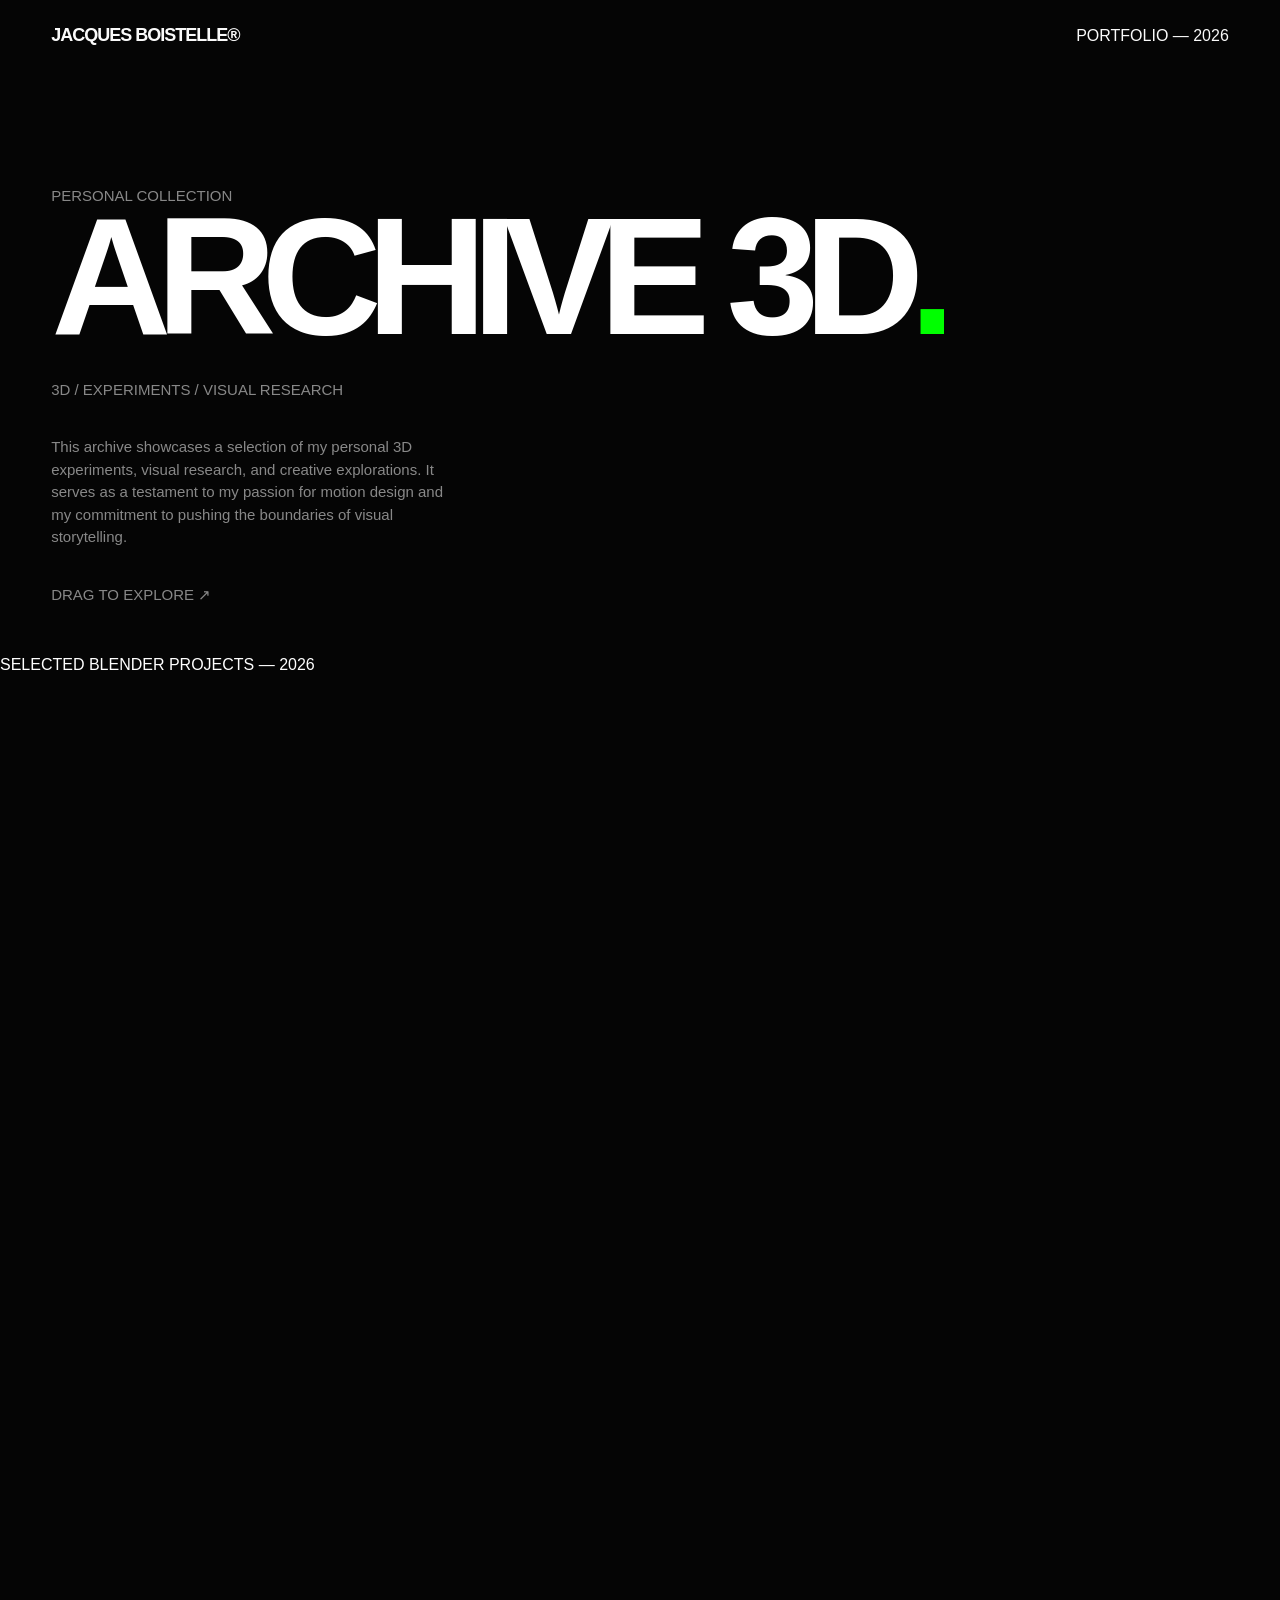
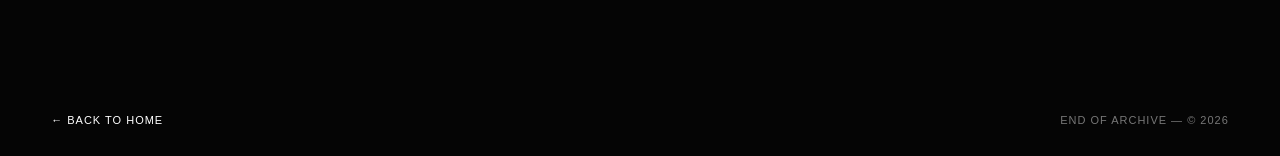
==== archive.html @ 5ad49827 "Add files via upload" ====
<!DOCTYPE html>
<html lang="fr">
<head>
    <meta charset="UTF-8">
    <meta name="viewport" content="width=device-width, initial-scale=1.0">
    <title>Archive — Motion Designer</title>
    <link rel="stylesheet" href="archive.css">
</head>

<body>

    <header class="header">
        <a href="index.html" class="logo">JACQUES BOISTELLE<span>®</span></a>
        <span class="header-info">PORTFOLIO — 2026</span>
    </header>

    <main>
        <section class="archive-intro">
            <div>
                <p class="eyebrow">PERSONAL COLLECTION</p>
                <h1>ARCHIVE 3D<span>.</span></h1>
                <p class="subtitle">3D / EXPERIMENTS / VISUAL RESEARCH </p>
                <p class="description"> This archive showcases a selection of my personal 3D experiments, visual research, and creative explorations. It serves as a testament to my passion for motion design and my commitment to pushing the boundaries of visual storytelling.</p>
            </div>

            <p class="instruction">DRAG TO EXPLORE ↗</p>
        </section>

        <section class="archive-area" id="archiveArea">
            <div class="archive-label">SELECTED BLENDER PROJECTS — 2026</div>
            <div class="photo-layer" id="photoLayer"></div>
        </section>

        <footer class="archive-footer">
            <a href="index.html">← BACK TO HOME</a>
            <span>END OF ARCHIVE — © 2026</span>
        </footer>
    </main>

    <div class="image-viewer" id="imageViewer">
        <button class="viewer-close" id="viewerClose">✕</button>
        <img id="viewerImage" src="" alt="Archive image">
    </div>

    <script src="archive.js"></script>
</body>
</html>
---- archive.css ----
/* =====================================
   ARCHIVE — GLOBAL
===================================== */

* {
  margin: 0;
  padding: 0;
  box-sizing: border-box;
}

html {
  scroll-behavior: smooth;
}

body {
  background: #050505;
  color: #fff;
  font-family: Arial, Helvetica, sans-serif;
  overflow-x: hidden;
  min-height: 100vh;
}

/* =====================================
   HEADER
===================================== */

header {
  position: fixed;
  top: 0;
  left: 0;
  width: 100%;
  padding: 25px 4vw;
  display: flex;
  justify-content: space-between;
  align-items: center;
  z-index: 1000;
  mix-blend-mode: difference;
}

header a {
  color: white;
  text-decoration: none;
  font-size: 13px;
  font-weight: 700;
  text-transform: uppercase;
  letter-spacing: 1px;
  transition: color 0.3s ease;
}

header a:hover {
  color: #00ff00;
}

.logo {
    color: white;
    text-decoration: none;
    font-size: 18px;
    font-weight: 800;
    letter-spacing: -1px;
}

/* =====================================
   INTRO / TITLE
===================================== */

.archive-intro {
  position: relative;
  padding: 150px 4vw 50px;
  overflow: hidden;
}

.archive-intro h1,
.archive-intro .title {
  font-size: clamp(55px, 13vw, 190px);
  line-height: 0.82;
  font-weight: 900;
  letter-spacing: -0.09em;
  text-transform: uppercase;
  animation: titleReveal 1.2s cubic-bezier(.16, 1, .3, 1) both;
}

.archive-intro h1 span,
.archive-intro .title span {
  color: #00ff00;
}

.archive-intro p {
  margin-top: 35px;
  max-width: 400px;
  font-size: clamp(12px, 1.2vw, 15px);
  line-height: 1.5;
  color: #888;
  animation: textReveal 1s ease 0.4s both;
}

@keyframes titleReveal {
  from {
    opacity: 0;
    transform: translateY(80px);
    clip-path: inset(100% 0 0 0);
  }
  to {
    opacity: 1;
    transform: translateY(0);
    clip-path: inset(0 0 0 0);
  }
}

@keyframes textReveal {
  from {
    opacity: 0;
    transform: translateY(20px);
  }
  to {
    opacity: 1;
    transform: translateY(0);
  }
}

/* =====================================
   ARCHIVE AREA
===================================== */

#archiveArea {
  position: relative;
  width: 100%;
  min-height: 110vh;
  overflow: hidden;
  isolation: isolate;
}

#photoLayer {
  position: relative;
  width: 100%;
  min-height: 110vh;
}

/* =====================================
   FLOATING IMAGES
===================================== */

.photo {
  position: absolute;
  display: block;
  background: transparent;
  border: none;
  outline: none;
  padding: 0;
  box-shadow: none;
  cursor: grab;
  overflow: visible;
  transform-origin: center;
  will-change: transform;
  animation: float 6s ease-in-out infinite;
  transition: filter 0.4s ease;
  touch-action: none;
}

.photo img {
  display: block;
  width: 100%;
  height: auto;
  border: none;
  outline: none;
  border-radius: 0;
  box-shadow: none;
  background: transparent;
  pointer-events: none;
  transform-origin: center;
  animation: wiggle 4s ease-in-out infinite;
  will-change: transform;
}

.photo:hover {
  filter: brightness(1.15);
  z-index: 999 !important;
}

.photo:active {
  cursor: grabbing;
}

/* Floating movement */

@keyframes float {
  0%, 100% {
    translate: 0 0;
  }
  50% {
    translate: 0 -18px;
  }
}

/* Independent wiggle */

@keyframes wiggle {
  0%, 100% {
    rotate: -1.5deg;
  }
  50% {
    rotate: 1.5deg;
  }
}

/* =====================================
   IMAGE VIEWER
===================================== */

#imageViewer {
  position: fixed;
  inset: 0;
  z-index: 2000;
  background: rgba(0, 0, 0, 0.96);
  display: flex;
  justify-content: center;
  align-items: center;
  padding: 5vw;
  opacity: 0;
  visibility: hidden;
  transition: opacity 0.4s ease, visibility 0.4s ease;
  backdrop-filter: blur(15px);
}

#imageViewer.active {
  opacity: 1;
  visibility: visible;
}

#viewerImage {
  max-width: 90vw;
  max-height: 85vh;
  width: auto;
  height: auto;
  object-fit: contain;
  border: none;
  box-shadow: none;
  animation: viewerReveal 0.5s cubic-bezier(.16, 1, .3, 1) both;
}

@keyframes viewerReveal {
  from {
    opacity: 0;
    transform: scale(0.85);
  }
  to {
    opacity: 1;
    transform: scale(1);
  }
}

#viewerClose {
  position: absolute;
  top: 25px;
  right: 4vw;
  color: white;
  background: none;
  border: none;
  font-size: 35px;
  cursor: pointer;
  transition: color 0.3s ease, transform 0.3s ease;
}

#viewerClose:hover {
  color: #00ff00;
  transform: rotate(90deg);
}

/* =====================================
   FOOTER
===================================== */

footer {
  padding: 50px 4vw 30px;
  display: flex;
  justify-content: space-between;
  align-items: center;
  color: #777;
  font-size: 11px;
  text-transform: uppercase;
  letter-spacing: 1px;
}

footer a {
  color: white;
  text-decoration: none;
}

footer a:hover {
  color: #00ff00;
}

/* =====================================
   TABLET
===================================== */

@media (max-width: 900px) {
  .archive-intro {
    padding-top: 130px;
  }

  #archiveArea,
  #photoLayer {
    min-height: 100vh;
  }

  .photo {
    max-width: 35vw;
  }
}

/* =====================================
   MOBILE
===================================== */

@media (max-width: 600px) {
  header {
    padding: 20px 5vw;
  }

  header a {
    font-size: 11px;
  }

  .archive-intro {
    padding: 120px 5vw 35px;
  }

  .archive-intro h1,
  .archive-intro .title {
    font-size: clamp(52px, 16vw, 100px);
    letter-spacing: -0.08em;
  }

  .archive-intro p {
    margin-top: 22px;
    max-width: 280px;
    font-size: 12px;
  }

  #archiveArea,
  #photoLayer {
    min-height: 120vh;
  }

  .photo {
    max-width: 48vw;
  }

  .photo img {
    width: 100%;
  }

  #imageViewer {
    padding: 15px;
  }

  #viewerImage {
    max-width: 94vw;
    max-height: 80vh;
  }

  #viewerClose {
    top: 15px;
    right: 5vw;
    font-size: 30px;
  }

  footer {
    padding: 35px 5vw 25px;
    gap: 20px;
    flex-wrap: wrap;
    font-size: 10px;
  }
}

/* =====================================
   REDUCED MOTION
===================================== */

@media (prefers-reduced-motion: reduce) {
  *,
  *::before,
  *::after {
    animation-duration: 0.01ms !important;
    animation-iteration-count: 1 !important;
    scroll-behavior: auto !important;
    transition-duration: 0.01ms !important;
  }
}
.photo {
    touch-action: none;
    user-select: none;
}

.photo img {
    width: 100%;
    height: auto;
    display: block;
    pointer-events: none;
}
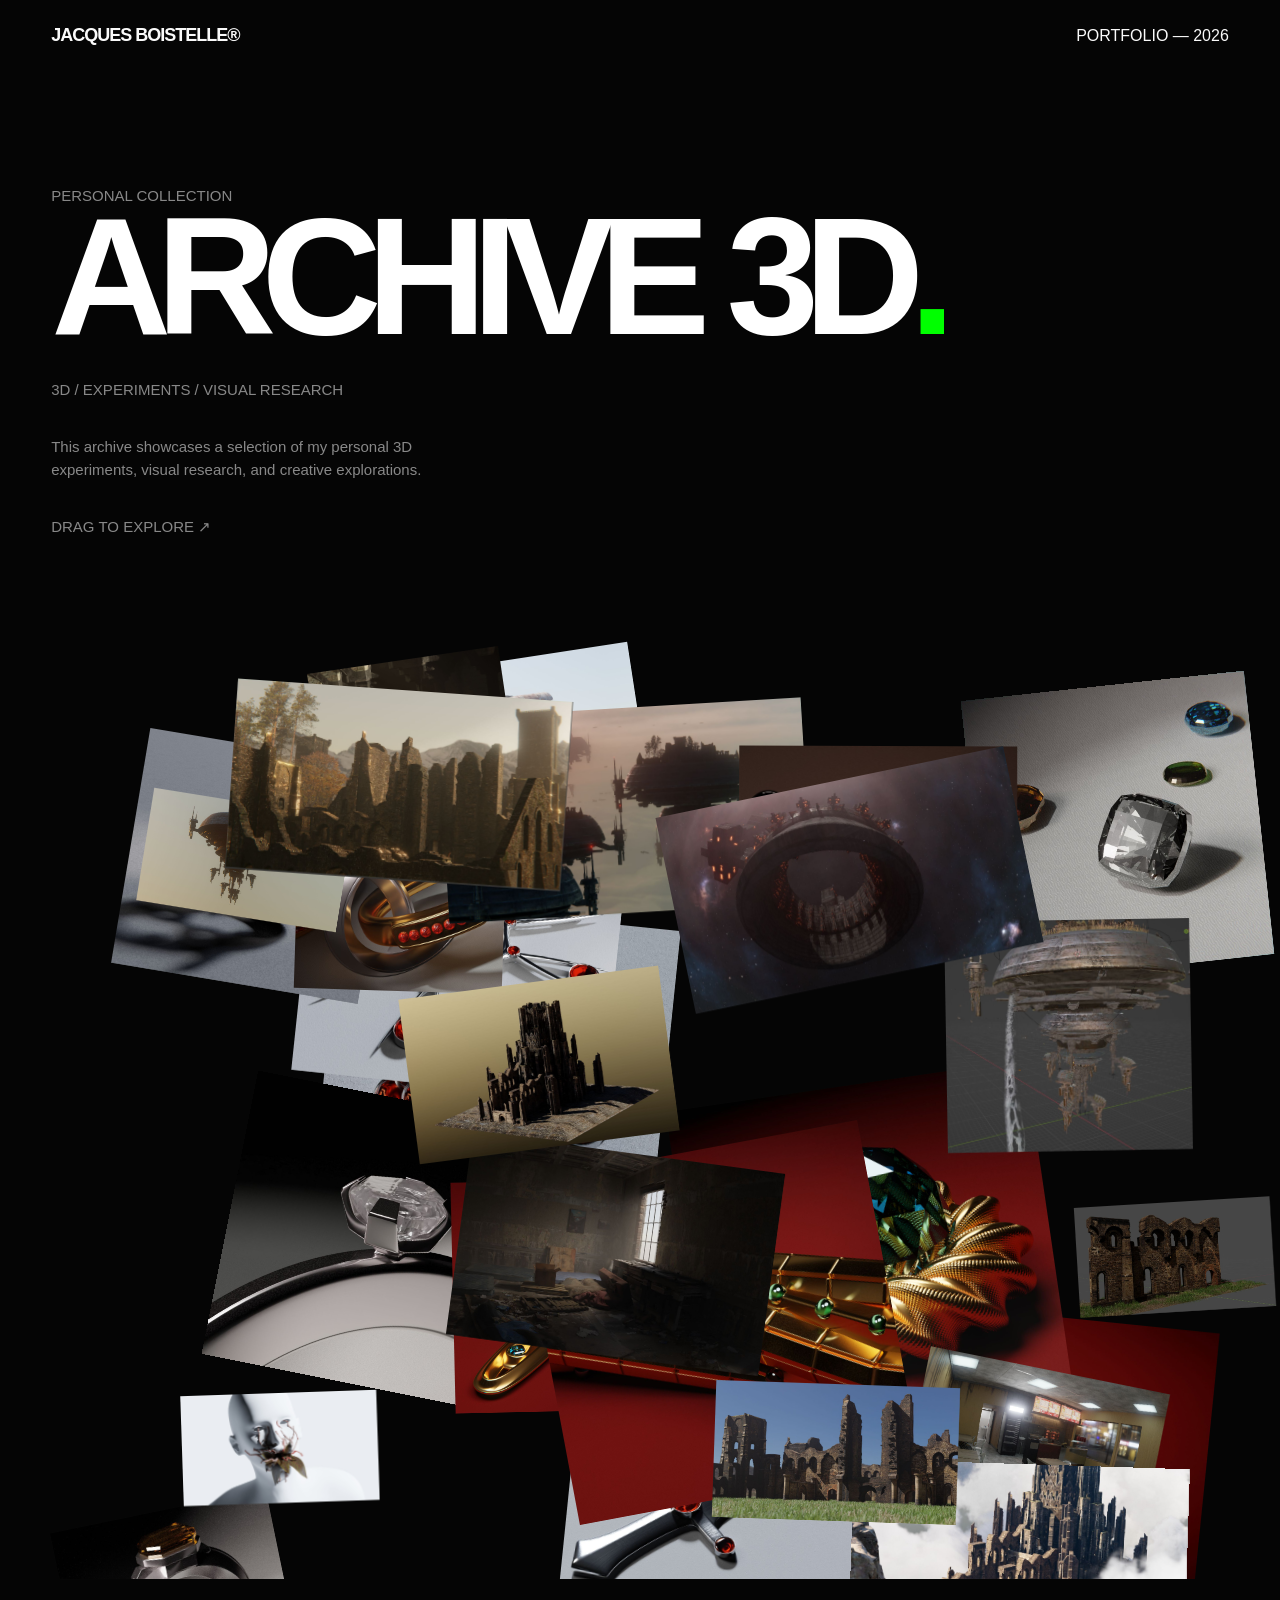
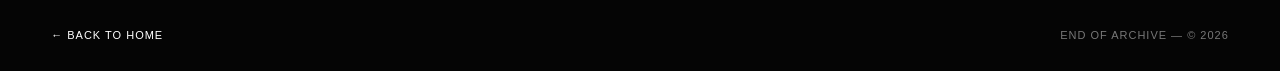
==== commit 3680e617: "Refactor HTML structure and clean up tags" ====
--- a/archive.html
+++ b/archive.html
@@ -10,36 +10,34 @@
 
 <body>
 
-    <header class="header">
+    <header>
         <a href="index.html" class="logo">JACQUES BOISTELLE<span>®</span></a>
-        <span class="header-info">PORTFOLIO — 2026</span>
+        <span>PORTFOLIO — 2026</span>
     </header>
 
     <main>
         <section class="archive-intro">
             <div>
-                <p class="eyebrow">PERSONAL COLLECTION</p>
+                <p>PERSONAL COLLECTION</p>
                 <h1>ARCHIVE 3D<span>.</span></h1>
-                <p class="subtitle">3D / EXPERIMENTS / VISUAL RESEARCH </p>
-                <p class="description"> This archive showcases a selection of my personal 3D experiments, visual research, and creative explorations. It serves as a testament to my passion for motion design and my commitment to pushing the boundaries of visual storytelling.</p>
+                <p>3D / EXPERIMENTS / VISUAL RESEARCH</p>
+                <p>This archive showcases a selection of my personal 3D experiments, visual research, and creative explorations.</p>
             </div>
-
-            <p class="instruction">DRAG TO EXPLORE ↗</p>
+            <p>DRAG TO EXPLORE ↗</p>
         </section>
 
-        <section class="archive-area" id="archiveArea">
-            <div class="archive-label">SELECTED BLENDER PROJECTS — 2026</div>
-            <div class="photo-layer" id="photoLayer"></div>
+        <section id="archiveArea">
+            <div id="photoLayer"></div>
         </section>
 
-        <footer class="archive-footer">
+        <footer>
             <a href="index.html">← BACK TO HOME</a>
             <span>END OF ARCHIVE — © 2026</span>
         </footer>
     </main>
 
-    <div class="image-viewer" id="imageViewer">
-        <button class="viewer-close" id="viewerClose">✕</button>
+    <div id="imageViewer">
+        <button id="viewerClose">✕</button>
         <img id="viewerImage" src="" alt="Archive image">
     </div>
 
